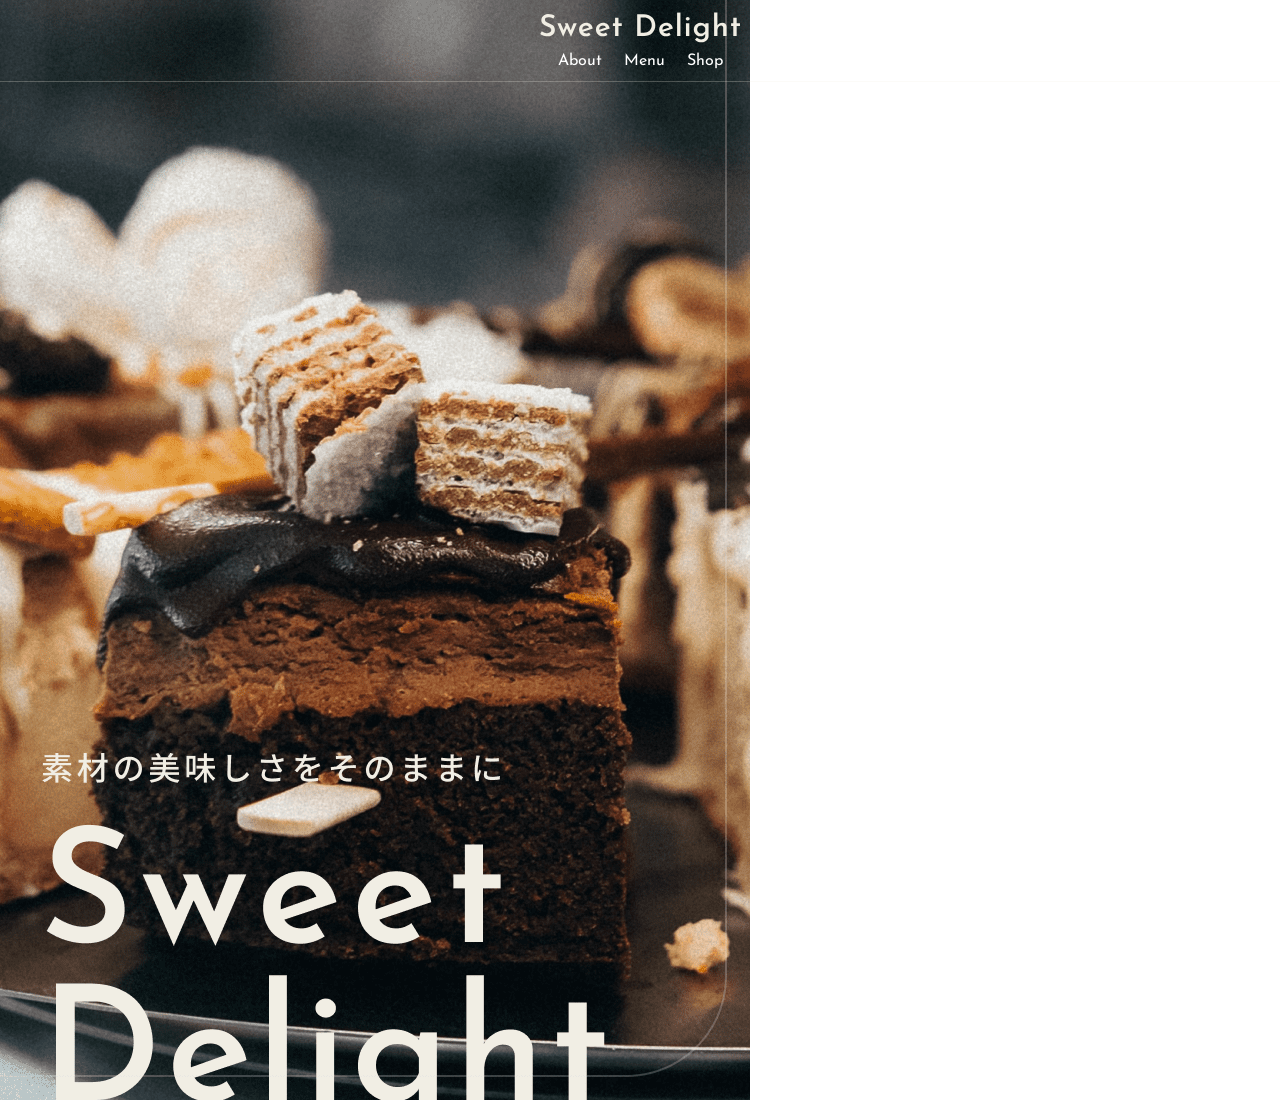
==== index.html @ 7e504f56 "finish day5" ====
<!DOCTYPE html>
<html lang="ja">
  <head>
    <!-- 文字コードの指定　UTF-8を指定します -->
    <meta charset="UTF-8" />
    <!-- スマホやタブレットでもきれいに表示する「レスポンシブ表示」のための記述です -->
    <meta name="viewport" content="width=device-width, initial-scale=1.0" />
    <!-- サイトのアイコンを設定します -->
    <link rel="shortcut icon" href="./favicon.ico" type="image/x-icon" />
    <!-- 検索にヒットしないようにするための記述です -->
    <meta name="robots" content="noindex" />

    <!-- サイトのタイトルを記述します -->
    <title>Sweet delight</title>
    <!-- サイトの概要を記述します -->
    <meta name="description" content="サイトの概要を記入します。" />

    <!-- Google Fontsを読み込むための記述です -->
    <link rel="preconnect" href="https://fonts.googleapis.com" />
    <link rel="preconnect" href="https://fonts.gstatic.com" crossorigin />
    <link
      href="https://fonts.googleapis.com/css2?family=Josefin+Sans:ital,wght@0,100..700;1,100..700&family=Noto+Sans+JP:wght@100..900&display=swap"
      rel="stylesheet"
    />

    <!-- スタイルシートの読み込みのための記述です -->
    <link rel="stylesheet" href="./css/reset.css" />
    <link rel="stylesheet" href="./css/style.css" />
  </head>
  <body>
    <header class="header">
      <h1 class="header-logo">
        <img src="./img/logo.svg" alt="Sweet Delight" />
      </h1>
      <nav class="header-nav">
        <ul class="header-nav-list">
          <li class="header-nav-item">
            <a href="#about" class="header-nav-link">About</a>
          </li>
          <li class="header-nav-item">
            <a href="#menu" class="header-nav-link">Menu</a>
          </li>
          <li class="header-nav-item">
            <a href="#shop" class="header-nav-link">Shop</a>
          </li>
        </ul>
      </nav>
    </header>

    <div class="fv">
      <img src="./img/sp/fv.png" alt="" />
    </div>
  </body>
</html>
---- css/style.css ----
body {
  font-family: "Josefin Sans", "Noto Sans JP", sans-serif;
}

.header {
  position: fixed;
  top: 0;
  left: 0;
  border-bottom: 1px solid rgba(241, 238, 228, 0.25);
  width: 100%;
  text-align: center;
  padding: 12px;
}

.header-nav {
  margin-top: 10px;
}

.header-nav-list {
  display: flex;
  justify-content: center;
  gap: 22px;
}

.header-nav-link {
  color: #ffffff;
}
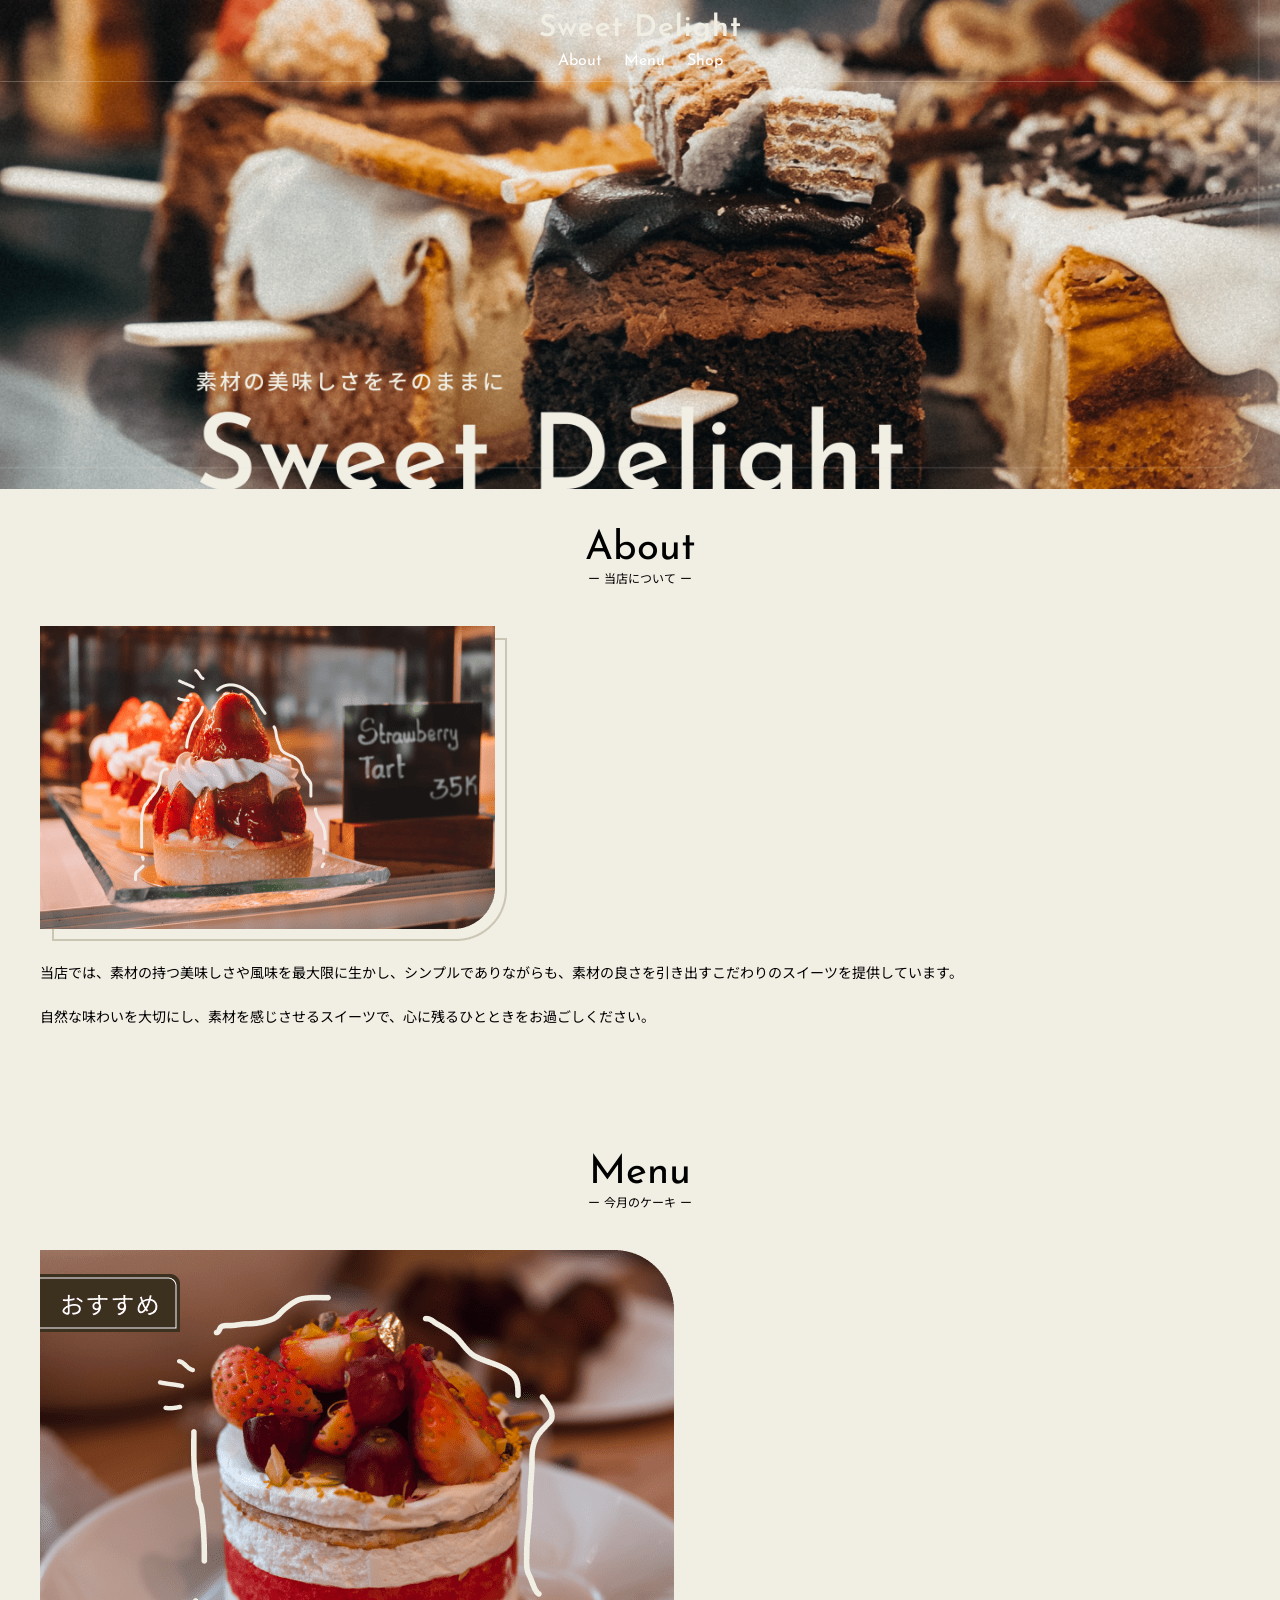
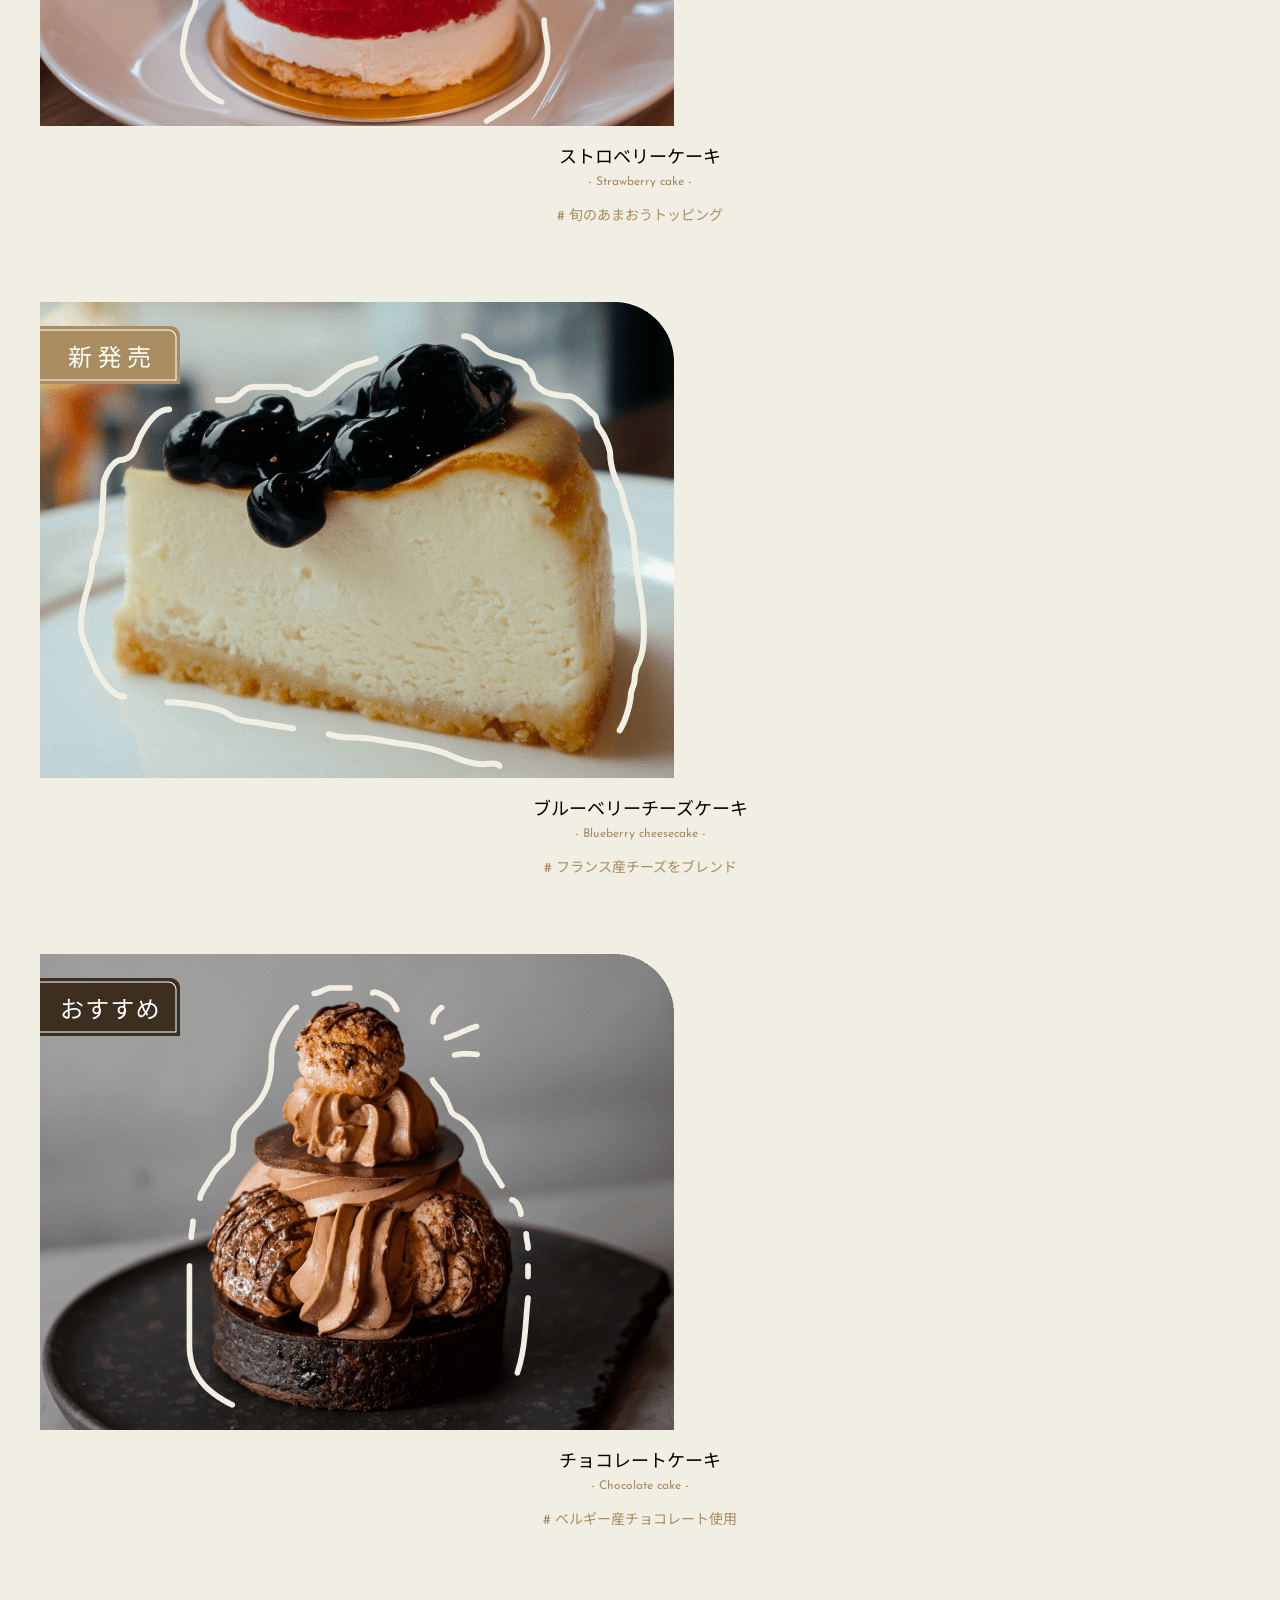
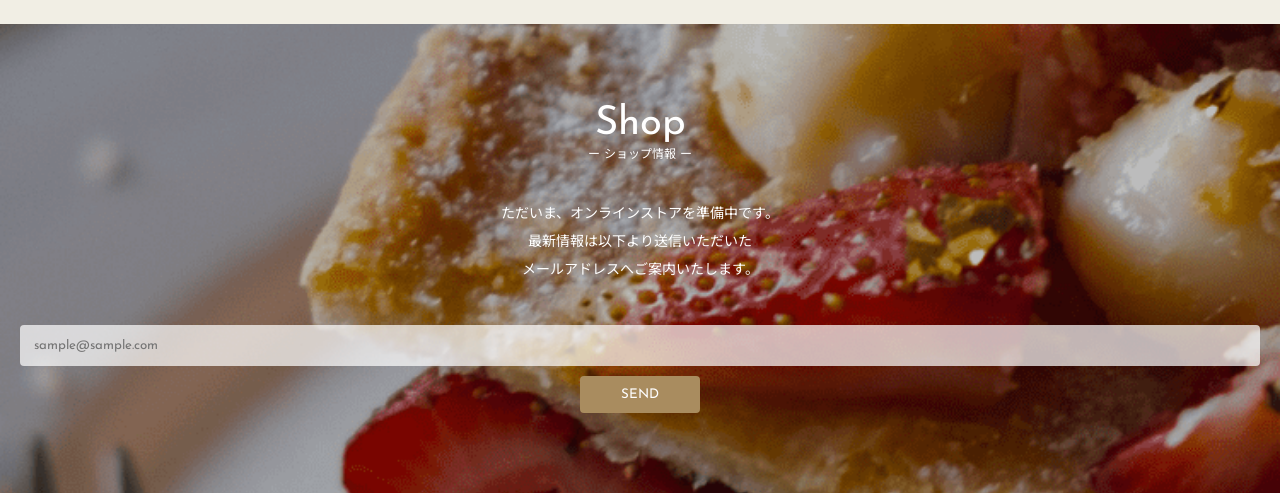
==== commit ec864750: "finish day6" ====
--- a/index.html
+++ b/index.html
@@ -48,7 +48,98 @@
     </header>
 
     <div class="fv">
-      <img src="./img/sp/fv.png" alt="" />
+      <picture>
+        <source media="(min-width: 768px)" srcset="./img/fv.png" />
+        <img
+          src="./img/sp/fv.png"
+          alt="素材の美味しさをそのままに Sweet Delight"
+        />
+      </picture>
     </div>
+
+    <section class="about">
+      <div class="inner">
+        <h2 class="section-heading">
+          <span class="section-heading-main">About</span>
+          <span class="section-heading-sub">ー 当店について ー</span>
+        </h2>
+        <div class="about-contents">
+          <img src="./img/about.png" alt="" />
+          <div class="about-text-contents">
+            <p class="about-text">
+              当店では、素材の持つ美味しさや風味を最大限に生かし、シンプルでありながらも、素材の良さを引き出すこだわりのスイーツを提供しています。
+            </p>
+            <p class="about-text">
+              自然な味わいを大切にし、素材を感じさせるスイーツで、心に残るひとときをお過ごしください。
+            </p>
+          </div>
+        </div>
+      </div>
+    </section>
+
+    <section class="menu">
+      <div class="inner">
+        <h2 class="section-heading">
+          <span class="section-heading-main">Menu</span>
+          <span class="section-heading-sub">ー 今月のケーキ ー</span>
+        </h2>
+        <div class="menu-contents">
+          <ul class="menu-list">
+            <li class="menu-item">
+              <div class="menu-img">
+                <img src="./img/menu1.png" alt="おすすめ ストロベリーケーキ">
+                <div class="menu-text-contents">
+                  <h3 class="menu-name">
+                    <span class="menu-name-main">ストロベリーケーキ</span>
+                    <span class="menu-name-sub">- Strawberry cake -</span>
+                  </h3>
+                  <p class="menu-text"># 旬のあまおうトッピング</p>
+                </div>
+              </div>
+            </li>
+            <li class="menu-item">
+              <div class="menu-img">
+                <img src="./img/menu2.png" alt="新発売 ブルーベリーチーズケーキ">
+                <div class="menu-text-contents">
+                  <h3 class="menu-name">
+                    <span class="menu-name-main">ブルーベリーチーズケーキ</span>
+                    <span class="menu-name-sub">- Blueberry cheesecake -</span>
+                  </h3>
+                  <p class="menu-text"># フランス産チーズをブレンド</p>
+                </div>
+              </div>
+            </li>
+            <li class="menu-item">
+              <div class="menu-img">
+                <img src="./img/menu3.png" alt="おすすめ チョコレートケーキ">
+                <div class="menu-text-contents">
+                  <h3 class="menu-name">
+                    <span class="menu-name-main">チョコレートケーキ</span>
+                    <span class="menu-name-sub">- Chocolate cake -</span>
+                  </h3>
+                  <p class="menu-text"># ベルギー産チョコレート使用</p>
+                </div>
+              </div>
+            </li>
+          </ul>
+        </div>
+      </div>
+    </section>
+
+    <section class="shop">
+      <div class="shop-inner">
+        <h2 class="section-heading section-heading-l">
+          <span class="section-heading-main">Shop</span>
+          <span class="section-heading-sub">ー ショップ情報 ー</span>
+        </h2>
+        <div class="shop-contents">
+          <p class="shop-text">ただいま、オンラインストアを準備中です。<br />最新情報は以下より送信いただいた<br />メールアドレスへご案内いたします。</p>
+          <form action="" class="form">
+            <input type="email" class="form-input" placeholder="sample@sample.com">
+            <button type="submit" class="form-submit">SEND</button>
+          </form>
+        </div>
+      </div>
+    </section>
   </body>
 </html>
--- a/css/style.css
+++ b/css/style.css
@@ -2,6 +2,7 @@
   font-family: "Josefin Sans", "Noto Sans JP", sans-serif;
 }
 
+/* header */
 .header {
   position: fixed;
   top: 0;
@@ -26,4 +27,140 @@
   color: #ffffff;
 }
 
+/* 共通クラス */
+.inner {
+  padding: 0 40px;
+}
 
+.section-heading {
+  text-align: center;
+  margin-bottom: 40px;
+}
+
+.section-heading-l {
+  color: #fff;
+}
+
+.section-heading-main {
+  display: block;
+  font-size: 40px;
+}
+
+.section-heading-sub {
+  display: block;
+  font-size: 12px;
+}
+
+/* aboutセクション */
+.about {
+  padding: 40px 0;
+  background-color: #f1eee4;
+}
+
+.about-contents {
+}
+
+.about-text-contents {
+  margin-top: 20px;
+}
+
+.about-text {
+  font-size: 14px;
+  line-height: 2;
+}
+
+.about-text + .about-text {
+  margin-top: 16px;
+}
+
+/* menuセクション */
+.menu {
+  background-color: #f1eee4;
+  padding: 80px 0;
+}
+
+.menu-contents {
+}
+
+.menu-list {
+}
+
+.menu-item + .menu-item {
+  margin-top: 62px;
+}
+
+.menu-img {
+}
+
+.menu-text-contents {
+  text-align: center;
+  padding: 16px 10px;
+}
+
+.menu-name {
+}
+
+.menu-name-main {
+  font-size: 18px;
+  display: block;
+}
+
+.menu-name-sub {
+  color: #a98c5f;
+  font-size: 12px;
+  display: block;
+  margin-top: 8px;
+}
+
+.menu-text {
+  font-size: 14px;
+  color: #a98c5f;
+  margin-top: 16px;
+}
+
+/* shopセクション */
+.shop {
+  background-image: url(../img/sp/bg-shop.png);
+  background-position: center center;
+  background-size: cover;
+  padding: 80px 0;
+}
+
+.shop-inner {
+  padding: 0 20px;
+}
+
+.shop-contents {
+}
+
+.shop-text {
+  color: #fff;
+  text-align: center;
+  font-size: 14px;
+  line-height: 2;
+}
+
+.form {
+  margin-top: 40px;
+}
+
+.form-input {
+  width: 100%;
+  border-radius: 4px;
+  background-color: rgba(255, 255, 255, 0.7);
+  border: none;
+  font-family: "Josefin Sans", "Noto Sans JP", sans-serif;
+  padding: 14px;
+}
+
+.form-submit {
+  border-radius: 4px;
+  border: none;
+  font-family: "Josefin Sans", "Noto Sans JP", sans-serif;
+  display: block;
+  margin: 10px auto 0;
+  width: 120px;
+  padding: 12px 10px;
+  color: #fff;
+  background-color: #a98c5f;
+}
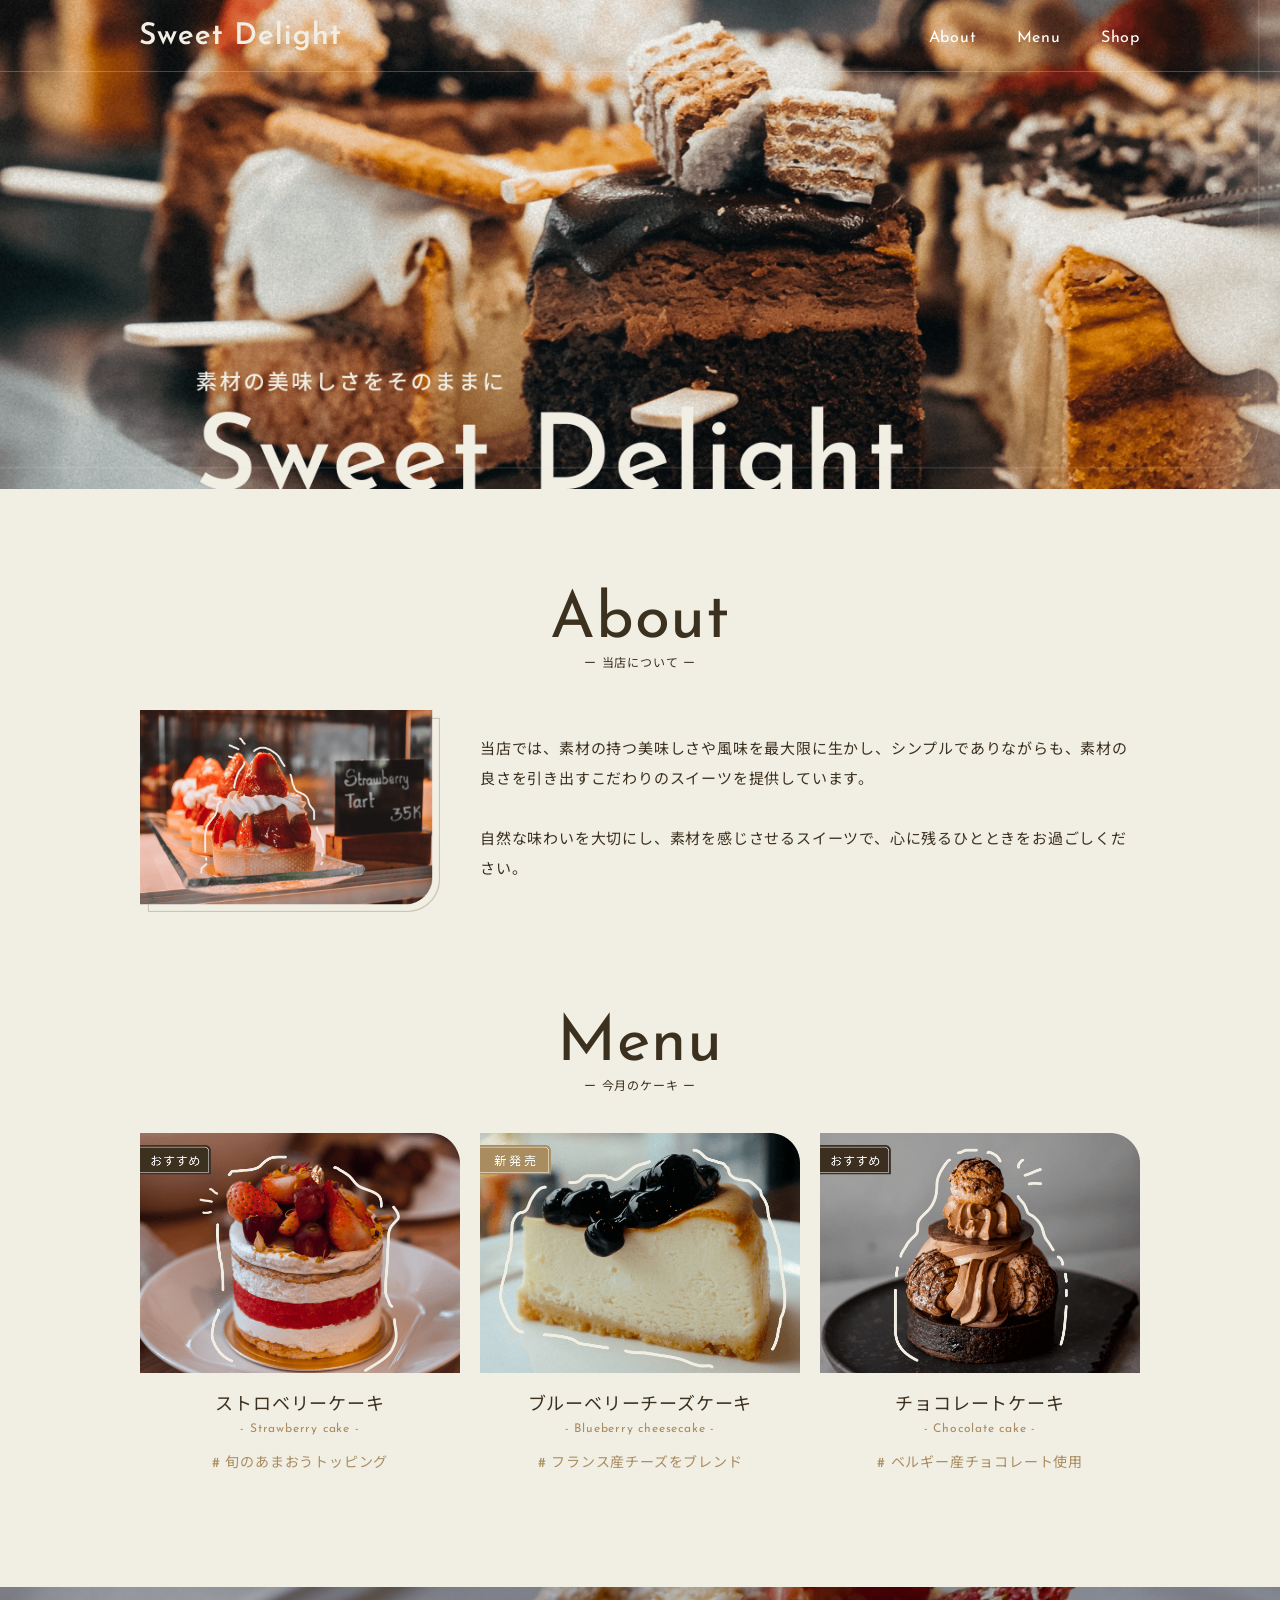
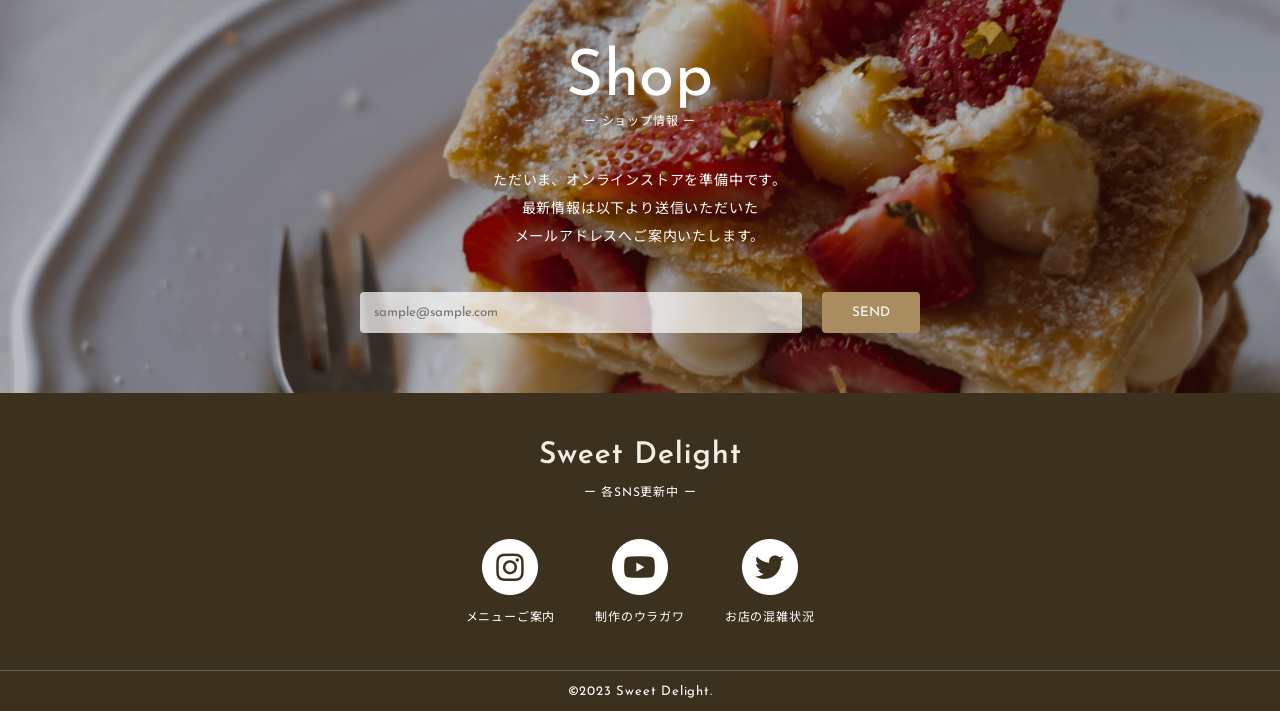
==== commit fc687be8: "finish day7" ====
--- a/index.html
+++ b/index.html
@@ -29,26 +29,28 @@
   </head>
   <body>
     <header class="header">
-      <h1 class="header-logo">
-        <img src="./img/logo.svg" alt="Sweet Delight" />
-      </h1>
-      <nav class="header-nav">
-        <ul class="header-nav-list">
-          <li class="header-nav-item">
-            <a href="#about" class="header-nav-link">About</a>
-          </li>
-          <li class="header-nav-item">
-            <a href="#menu" class="header-nav-link">Menu</a>
-          </li>
-          <li class="header-nav-item">
-            <a href="#shop" class="header-nav-link">Shop</a>
-          </li>
-        </ul>
-      </nav>
+      <div class="header-inner">
+        <h1 class="header-logo">
+          <img src="./img/logo.svg" alt="Sweet Delight" />
+        </h1>
+        <nav class="header-nav">
+          <ul class="header-nav-list">
+            <li class="header-nav-item">
+              <a href="#about" class="header-nav-link">About</a>
+            </li>
+            <li class="header-nav-item">
+              <a href="#menu" class="header-nav-link">Menu</a>
+            </li>
+            <li class="header-nav-item">
+              <a href="#shop" class="header-nav-link">Shop</a>
+            </li>
+          </ul>
+        </nav>
+      </div>
     </header>
 
     <div class="fv">
-      <picture>
+      <picture class="fv-picture">
         <source media="(min-width: 768px)" srcset="./img/fv.png" />
         <img
           src="./img/sp/fv.png"
@@ -57,14 +59,14 @@
       </picture>
     </div>
 
-    <section class="about">
+    <section id="about" class="about">
       <div class="inner">
         <h2 class="section-heading">
           <span class="section-heading-main">About</span>
           <span class="section-heading-sub">ー 当店について ー</span>
         </h2>
         <div class="about-contents">
-          <img src="./img/about.png" alt="" />
+          <img src="./img/about.png" alt="" class="about-img" />
           <div class="about-text-contents">
             <p class="about-text">
               当店では、素材の持つ美味しさや風味を最大限に生かし、シンプルでありながらも、素材の良さを引き出すこだわりのスイーツを提供しています。
@@ -77,7 +79,7 @@
       </div>
     </section>
 
-    <section class="menu">
+    <section id="menu" class="menu">
       <div class="inner">
         <h2 class="section-heading">
           <span class="section-heading-main">Menu</span>
@@ -87,7 +89,7 @@
           <ul class="menu-list">
             <li class="menu-item">
               <div class="menu-img">
-                <img src="./img/menu1.png" alt="おすすめ ストロベリーケーキ">
+                <img src="./img/menu1.png" alt="おすすめ ストロベリーケーキ" />
                 <div class="menu-text-contents">
                   <h3 class="menu-name">
                     <span class="menu-name-main">ストロベリーケーキ</span>
@@ -99,7 +101,10 @@
             </li>
             <li class="menu-item">
               <div class="menu-img">
-                <img src="./img/menu2.png" alt="新発売 ブルーベリーチーズケーキ">
+                <img
+                  src="./img/menu2.png"
+                  alt="新発売 ブルーベリーチーズケーキ"
+                />
                 <div class="menu-text-contents">
                   <h3 class="menu-name">
                     <span class="menu-name-main">ブルーベリーチーズケーキ</span>
@@ -111,7 +116,7 @@
             </li>
             <li class="menu-item">
               <div class="menu-img">
-                <img src="./img/menu3.png" alt="おすすめ チョコレートケーキ">
+                <img src="./img/menu3.png" alt="おすすめ チョコレートケーキ" />
                 <div class="menu-text-contents">
                   <h3 class="menu-name">
                     <span class="menu-name-main">チョコレートケーキ</span>
@@ -126,20 +131,68 @@
       </div>
     </section>
 
-    <section class="shop">
+    <section id="shop" class="shop">
       <div class="shop-inner">
         <h2 class="section-heading section-heading-l">
           <span class="section-heading-main">Shop</span>
           <span class="section-heading-sub">ー ショップ情報 ー</span>
         </h2>
         <div class="shop-contents">
-          <p class="shop-text">ただいま、オンラインストアを準備中です。<br />最新情報は以下より送信いただいた<br />メールアドレスへご案内いたします。</p>
+          <p class="shop-text">
+            ただいま、オンラインストアを準備中です。<br />最新情報は以下より送信いただいた<br />メールアドレスへご案内いたします。
+          </p>
           <form action="" class="form">
-            <input type="email" class="form-input" placeholder="sample@sample.com">
+            <input
+              type="email"
+              class="form-input"
+              placeholder="sample@sample.com"
+            />
             <button type="submit" class="form-submit">SEND</button>
           </form>
         </div>
       </div>
     </section>
+
+    <footer class="footer">
+      <div class="footer-logo">
+        <img src="./img/logo.svg" alt="Sweet Delight" />
+      </div>
+      <p class="footer-text">ー 各SNS更新中 ー</p>
+      <ul class="footer-nav-list">
+        <li class="footer-nav-item">
+          <a
+            href="https://www.instagram.com/"
+            target="_blank"
+            class="footer-nav-link"
+          >
+            <img src="./img/icon-instagram.png" alt="" class="sns-img" />
+            <p class="footer-nav-link-text">メニューご案内</p>
+          </a>
+        </li>
+        <li class="footer-nav-item">
+          <a
+            href="https://www.youtube.com/"
+            target="_blank"
+            class="footer-nav-link"
+          >
+            <img src="./img/icon-youtube.png" alt="" class="sns-img" />
+            <p class="footer-nav-link-text">制作のウラガワ</p>
+          </a>
+        </li>
+        <li class="footer-nav-item">
+          <a
+            href="https://twitter.com/?lang=ja"
+            target="_blank"
+            class="footer-nav-link"
+          >
+            <img src="./img/icon-twitter.png" alt="" class="sns-img" />
+            <p class="footer-nav-link-text">お店の混雑状況</p>
+          </a>
+        </li>
+      </ul>
+      <div class="footer-copy-wrapper">
+        <small class="footer-copylight">&copy;2023 Sweet Delight.</small>
+      </div>
+    </footer>
   </body>
 </html>
--- a/css/style.css
+++ b/css/style.css
@@ -1,5 +1,11 @@
 body {
   font-family: "Josefin Sans", "Noto Sans JP", sans-serif;
+  letter-spacing: 0.05rem;
+  color: #3c301e;
+}
+
+img {
+  width: 100%;
 }
 
 /* header */
@@ -13,6 +19,11 @@
   padding: 12px;
 }
 
+.header-logo {
+  width: 200px;
+  margin: 0 auto;
+}
+
 .header-nav {
   margin-top: 10px;
 }
@@ -51,15 +62,17 @@
   font-size: 12px;
 }
 
+/* ファーストビュー */
+.fv-picture img {
+  width: 100%;
+}
+
 /* aboutセクション */
 .about {
   padding: 40px 0;
   background-color: #f1eee4;
 }
 
-.about-contents {
-}
-
 .about-text-contents {
   margin-top: 20px;
 }
@@ -79,25 +92,13 @@
   padding: 80px 0;
 }
 
-.menu-contents {
-}
-
-.menu-list {
-}
-
 .menu-item + .menu-item {
   margin-top: 62px;
 }
 
-.menu-img {
-}
-
 .menu-text-contents {
   text-align: center;
   padding: 16px 10px;
-}
-
-.menu-name {
 }
 
 .menu-name-main {
@@ -128,9 +129,6 @@
 
 .shop-inner {
   padding: 0 20px;
-}
-
-.shop-contents {
 }
 
 .shop-text {
@@ -164,3 +162,168 @@
   color: #fff;
   background-color: #a98c5f;
 }
+
+/* footer */
+.footer {
+  background-color: #3c301e;
+  text-align: center;
+  padding-top: 46px;
+  color: #fff;
+}
+
+.footer-logo {
+  width: 200px;
+  margin: 0 auto;
+}
+
+.footer-text {
+  font-size: 12px;
+}
+
+.footer-nav-list {
+  margin-top: 40px;
+  display: flex;
+  justify-content: center;
+  gap: 24px;
+  padding: 0 20px;
+}
+
+.footer-nav-link {
+  font-size: 12px;
+}
+
+.footer-nav-link-text {
+  margin-top: 12px;
+}
+
+.sns-img {
+  width: 56px;
+}
+
+.footer-copy-wrapper {
+  border-top: 1px solid rgba(241, 238, 228, 0.25);
+  padding: 12px;
+  margin-top: 46px;
+}
+
+.footer-copylight {
+  font-size: 12px;
+}
+
+/* タブレット・PCサイズの表示 */
+@media screen and (min-width: 768px) {
+  .header {
+    padding: 20px;
+  }
+
+  .header-logo {
+    margin: 0;
+  }
+
+  .header-inner {
+    max-width: 1080px;
+    padding: 0 40px;
+    margin: 0 auto;
+    display: flex;
+    justify-content: space-between;
+  }
+
+  .header-nav-list {
+    gap: 40px;
+  }
+
+  .header-nav-link {
+    transition: opacity 0.3s;
+  }
+  .header-nav-link:hover {
+    opacity: 0.7;
+  }
+
+  .inner {
+    max-width: 1080px;
+    padding: 0 40px;
+    margin: 0 auto;
+  }
+
+  .section-heading-main {
+    font-size: 64px;
+  }
+
+  .about {
+    padding: 100px 0;
+  }
+
+  .about-contents {
+    display: flex;
+    gap: 40px;
+    align-items: center;
+  }
+
+  .about-text {
+    font-size: 15px;
+  }
+
+  .about-text + .about-text {
+    margin-top: 30px;
+  }
+
+  .about-img {
+    width: 300px;
+  }
+
+  .about-text-contents {
+    margin-top: 0;
+  }
+
+  .menu {
+    padding: 0 0 100px;
+  }
+
+  .menu-list {
+    display: flex;
+    gap: 20px;
+  }
+
+  .menu-item + .menu-item {
+    margin-top: 0;
+  }
+
+  .shop {
+    background-image: url(../img/bg-shop.png);
+    background-position: center center;
+    background-size: cover;
+    padding: 60px 0;
+  }
+
+  .shop-inner {
+    max-width: 600px;
+    margin: 0 auto;
+  }
+
+  .form {
+    display: flex;
+    gap: 20px;
+  }
+
+  .form-submit {
+    margin-top: 0;
+    transition: opacity 0.3s;
+  }
+
+  .form-submit:hover {
+    opacity: 0.7;
+    cursor: pointer;
+  }
+
+  .footer-text {
+    margin-top: 12px;
+  }
+
+  .footer-nav-list {
+    gap: 40px;
+  }
+
+  .footer-copylight {
+    font-size: 13px;
+  }
+}
